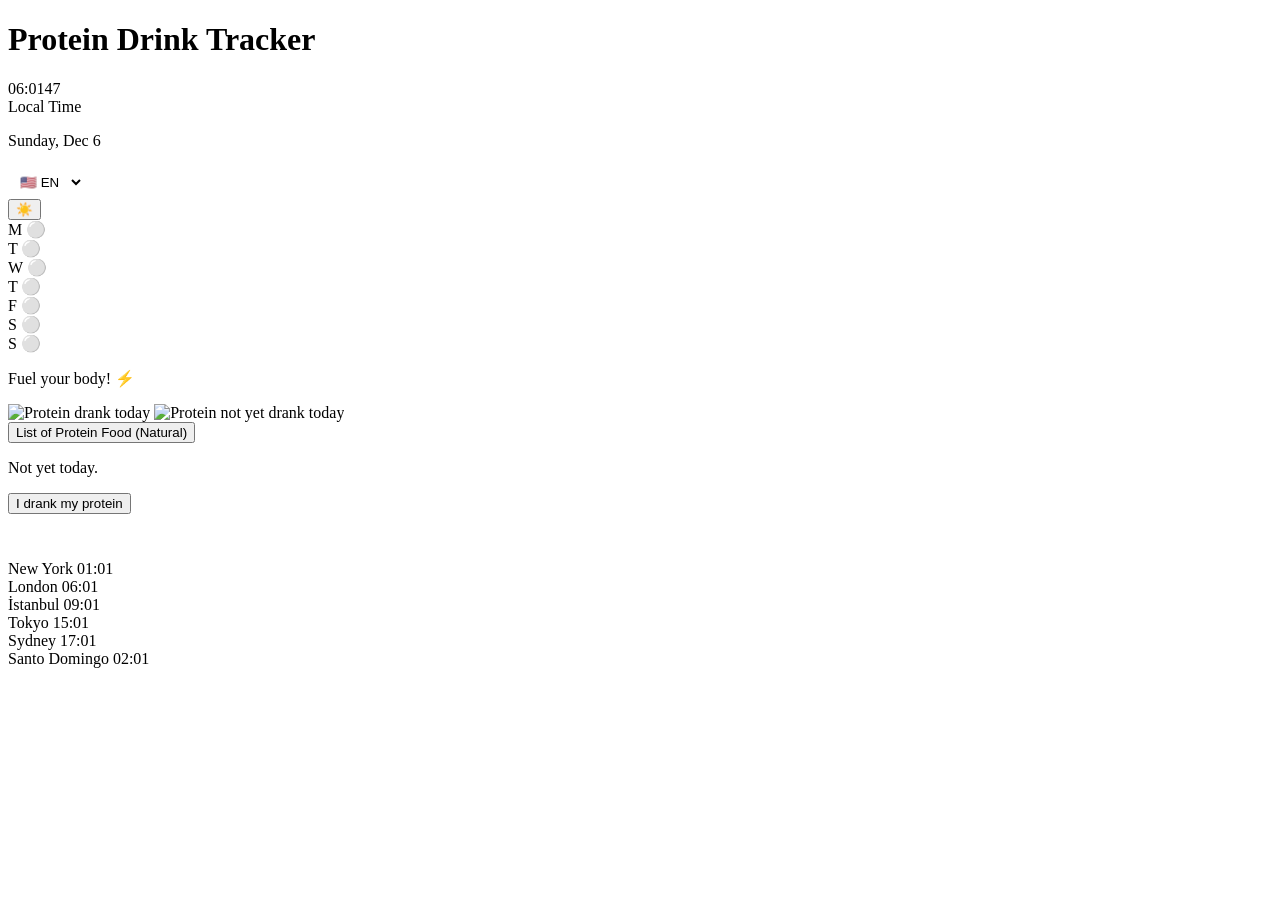
==== index.html @ 481cb635 "Merge pull request #25 from jeremy511/features Add language selection and translations for protein f" ====
<!DOCTYPE html>
<html lang="en">

<head>
  <meta charset="UTF-8">
  <meta name="viewport" content="width=device-width, initial-scale=1.0">
  <meta name="theme-color" content="#1a1a2e">
  <title>Protein Drink Tracker</title>

  <link rel="icon" href="icons/icon2.svg" type="image/svg+xml">
  <link rel="stylesheet" href="styles.css">
  <link rel="manifest" href="manifest.json">

  <script src="translations.js"></script>

  <script>
    (function () {
      const saved = localStorage.getItem('proteinTheme');
      const theme = saved || (window.matchMedia('(prefers-color-scheme: light)').matches ? 'light' : 'dark');
      document.documentElement.setAttribute('data-theme', theme);
    })();
  </script>
</head>

<body>
  <header class="app-header">
    <div class="header-left">
      <h1 class="logo-text">Protein Drink Tracker</h1>
    </div>

    <div class="header-center">
      <div id="main-clock" class="navbar-clock" aria-label="Current Local Time" aria-live="polite" aria-atomic="true">
        <span class="clock-time" id="clock-time">--:--</span><span class="clock-seconds" id="clock-seconds">--</span>
      </div>
      <div id="main-clock-label" class="navbar-location"></div>
    </div>
    <p id="date-text" class="date-text" aria-live="polite"></p>
    <div class="header-right">
      <div class="language-picker" style="margin-right: 1rem;">
        <select id="lang-select" aria-label="Select Language"
          style="background-color: var(--bg-secondary); color: var(--text-primary); border: 1px solid var(--border-color); padding: 0.5rem; border-radius: 4px; cursor: pointer;">
          <option value="en" style="background-color: #16213e; color: rgb(224, 210, 210);">🇺🇸 EN</option>
          <option value="fr" style="background-color: #16213e; color: rgb(229, 216, 216);">🇫🇷 FR</option>
          <option value="nl" style="background-color: #16213e; color: rgb(212, 190, 190);">🇳🇱 NL</option>
          <option value="tr" style="background-color: #16213e; color: rgb(200, 180, 180);">🇹🇷 TR</option>
          <option value="ar" style="background-color: #16213e; color: rgb(210, 190, 190);">🇸🇦 AR</option>
          <option value="es" style="background-color: #16213e; color: rgb(210, 190, 190);">🇪🇸 ES</option>
        </select>
      </div>
      <button id="theme-toggle" class="theme-toggle" aria-label="Toggle Dark/Light Mode" title="Toggle Theme">
        🌙
      </button>
    </div>
  </header>

  <div class="main-content">

    <div id="history-log" class="history-log" aria-label="7-day history log">
      <!-- Populated by JS -->
    </div>

    <p id="motivational-quote" class="motivational-quote" aria-live="polite"></p>

    <div class="graphic-container" aria-hidden="true">
      <img id="arm-flexed" class="graphic-img hidden" src="images/drank.png" alt="Protein drank today" />
      <img id="arm-weak" class="graphic-img" src="images/not-drank.png" alt="Protein not yet drank today" />
    </div>

    <button id="protein-food-list-btn" onclick="window.location.href='protein-food.html'" class="secondary-btn">
      List of Protein Food (Natural)
    </button>

    <div class="status-area">
      <p id="status-text" class="status"></p>
      <p id="streak-text" class="streak-text" aria-live="polite"></p>
    </div>



    <button type="button" id="toggle-btn" class="toggle-btn" aria-pressed="false">
      I drank my protein
    </button>

    <p id="last-time" class="last-time" style="font-size: 0.9rem; color: var(--text-muted); min-height: 1.2em;"></p>

    <div id="world-clocks" class="world-clocks footer-clocks" aria-label="World Times">
      <!-- Populated by JS -->
    </div>
  </div>
  <script src="app.js"></script>
</body>

</html>
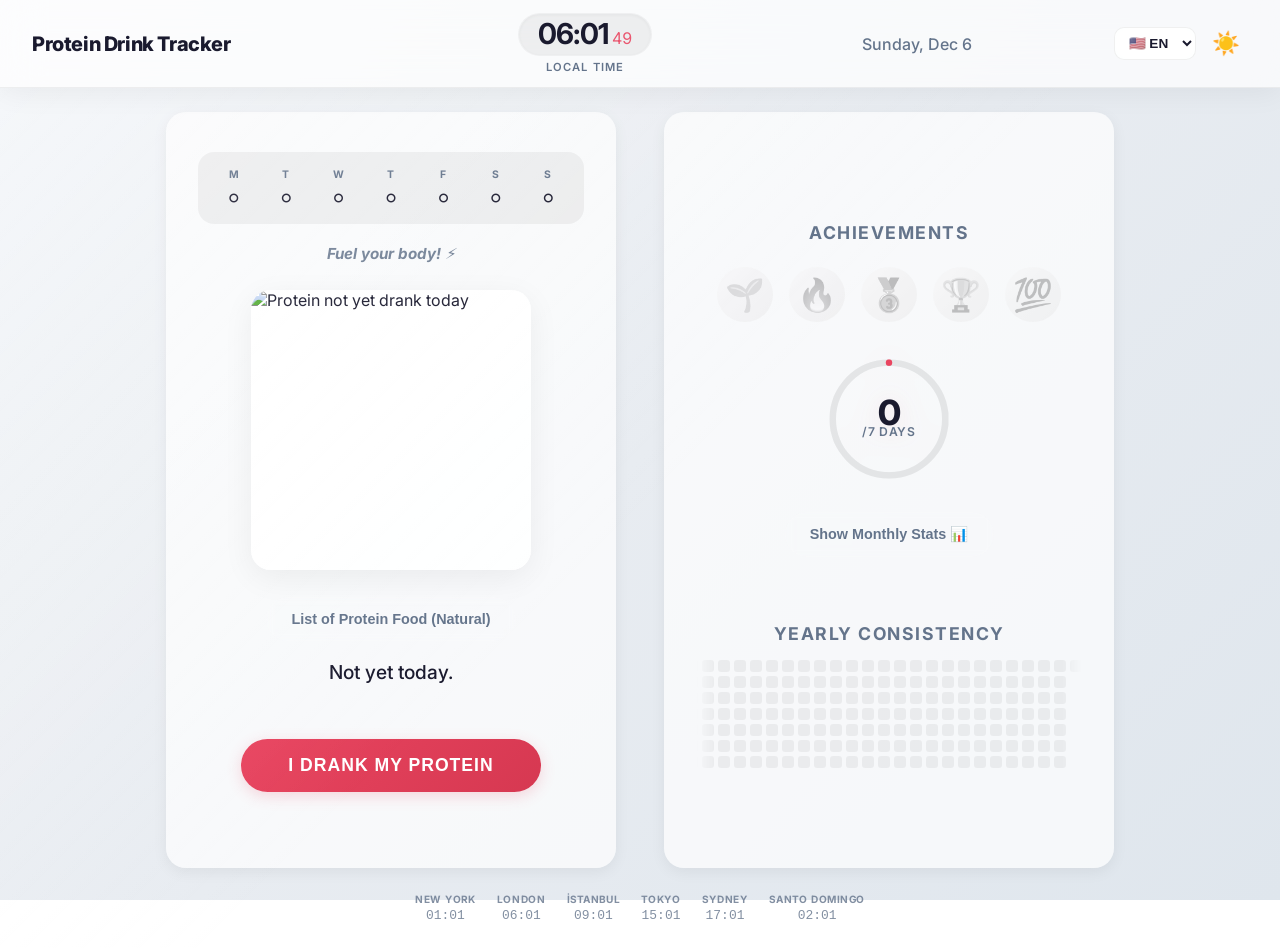
==== commit 26534806: "Merge pull request #27 from iamsukhe/feature/add-achievements-and-food-filters Feature: Added achiev" ====
--- a/index.html
+++ b/index.html
@@ -8,6 +8,9 @@
   <title>Protein Drink Tracker</title>
 
   <link rel="icon" href="icons/icon2.svg" type="image/svg+xml">
+  <link rel="preconnect" href="https://fonts.googleapis.com">
+  <link rel="preconnect" href="https://fonts.gstatic.com" crossorigin>
+  <link href="https://fonts.googleapis.com/css2?family=Inter:wght@400;600;700;800&display=swap" rel="stylesheet">
   <link rel="stylesheet" href="styles.css">
   <link rel="manifest" href="manifest.json">
 
@@ -36,57 +39,98 @@
     </div>
     <p id="date-text" class="date-text" aria-live="polite"></p>
     <div class="header-right">
-      <div class="language-picker" style="margin-right: 1rem;">
-        <select id="lang-select" aria-label="Select Language"
-          style="background-color: var(--bg-secondary); color: var(--text-primary); border: 1px solid var(--border-color); padding: 0.5rem; border-radius: 4px; cursor: pointer;">
-          <option value="en" style="background-color: #16213e; color: rgb(224, 210, 210);">🇺🇸 EN</option>
-          <option value="fr" style="background-color: #16213e; color: rgb(229, 216, 216);">🇫🇷 FR</option>
-          <option value="nl" style="background-color: #16213e; color: rgb(212, 190, 190);">🇳🇱 NL</option>
-          <option value="tr" style="background-color: #16213e; color: rgb(200, 180, 180);">🇹🇷 TR</option>
-          <option value="ar" style="background-color: #16213e; color: rgb(210, 190, 190);">🇸🇦 AR</option>
-          <option value="es" style="background-color: #16213e; color: rgb(210, 190, 190);">🇪🇸 ES</option>
-        </select>
-      </div>
+      <select id="lang-select" class="lang-select" aria-label="Select Language">
+        <option value="en">🇺🇸 EN</option>
+        <option value="fr">🇫🇷 FR</option>
+        <option value="nl">🇳🇱 NL</option>
+        <option value="tr">🇹🇷 TR</option>
+        <option value="ar">🇸🇦 AR</option>
+        <option value="es">🇪🇸 ES</option>
+      </select>
       <button id="theme-toggle" class="theme-toggle" aria-label="Toggle Dark/Light Mode" title="Toggle Theme">
         🌙
       </button>
     </div>
   </header>
 
-  <div class="main-content">
+<div class="main-content">
 
-    <div id="history-log" class="history-log" aria-label="7-day history log">
-      <!-- Populated by JS -->
+    <canvas id="confetti-canvas" aria-hidden="true"></canvas> 
+    
+  <div class="content-wrapper">
+      
+      <div class="tracker-core">
+        <div id="history-log" class="history-log" aria-label="7-day history log"></div>
+
+        <p id="motivational-quote" class="motivational-quote" aria-live="polite"></p>
+
+        <div class="graphic-container" aria-hidden="true">
+          <img id="arm-flexed" class="graphic-img hidden" src="images/drank.png" alt="Protein drank today" />
+          <img id="arm-weak" class="graphic-img" src="images/not-drank.png" alt="Protein not yet drank today" />
+        </div>
+
+        <button id="protein-food-list-btn" onclick="window.location.href='protein-food.html'" class="secondary-btn">
+          List of Protein Food (Natural)
+        </button>
+
+        <div class="status-area">
+          <p id="status-text" class="status"></p>
+          <p id="streak-text" class="streak-text" aria-live="polite"></p>
+        </div>
+
+        <button type="button" id="toggle-btn" class="toggle-btn" aria-pressed="false">
+          I drank my protein
+        </button>
+
+        <p id="last-time" class="last-time" style="font-size: 0.9rem; color: var(--text-muted); min-height: 1.2em;"></p>
+      </div>
+
+      <div class="dashboard-container">
+        
+        <div class="badges-section" aria-label="Achievements">
+          <h3 class="section-title" id="achievements-title">Achievements</h3>
+          <div id="badges-container" class="badges-container"></div>
+        </div>
+
+        <div class="hero-section">
+        <div class="progress-ring-wrapper">
+          <svg class="progress-ring" viewBox="0 0 120 120" aria-label="Weekly progress">
+            <circle class="progress-ring__bg" cx="60" cy="60" r="52" />
+            <circle class="progress-ring__fill" cx="60" cy="60" r="52" id="progress-ring-fill" />
+            <text x="60" y="54" class="progress-ring__count" id="progress-ring-count" text-anchor="middle" dominant-baseline="central">0</text>
+            <text x="60" y="72" class="progress-ring__label" id="progress-ring-label" text-anchor="middle" dominant-baseline="central">/7 days</text>
+          </svg>
+        </div>  
+      </div>
+
+    <div id="streak-badge" class="streak-badge hidden" aria-live="polite">
+      <span class="streak-badge__icon" id="streak-badge-icon"></span>
+      <span class="streak-badge__text" id="streak-badge-text"></span>
     </div>
 
-    <p id="motivational-quote" class="motivational-quote" aria-live="polite"></p>
+        <button id="toggle-stats-btn" class="secondary-btn" aria-expanded="false">
+          Show Monthly Stats 📊
+        </button>
+        
+        <div id="monthly-stats-section" class="collapsible-section hidden" aria-hidden="true">
+          <p id="monthly-stats-text" class="stats-text">Loading stats...</p>
+          <div class="progress-bar-container">
+            <div id="monthly-progress-fill" class="progress-fill"></div>
+          </div>
+        </div>
 
-    <div class="graphic-container" aria-hidden="true">
-      <img id="arm-flexed" class="graphic-img hidden" src="images/drank.png" alt="Protein drank today" />
-      <img id="arm-weak" class="graphic-img" src="images/not-drank.png" alt="Protein not yet drank today" />
-    </div>
+        <div class="heatmap-section">
+          <h3 class="section-title" id="heatmap-title">Yearly Consistency</h3>
+          <div class="heatmap-scroll-wrapper">
+            <div id="heatmap-grid" class="heatmap-grid"></div>
+          </div>
+        </div>
 
-    <button id="protein-food-list-btn" onclick="window.location.href='protein-food.html'" class="secondary-btn">
-      List of Protein Food (Natural)
-    </button>
-
-    <div class="status-area">
-      <p id="status-text" class="status"></p>
-      <p id="streak-text" class="streak-text" aria-live="polite"></p>
-    </div>
-
-
-
-    <button type="button" id="toggle-btn" class="toggle-btn" aria-pressed="false">
-      I drank my protein
-    </button>
-
-    <p id="last-time" class="last-time" style="font-size: 0.9rem; color: var(--text-muted); min-height: 1.2em;"></p>
-
-    <div id="world-clocks" class="world-clocks footer-clocks" aria-label="World Times">
-      <!-- Populated by JS -->
-    </div>
-  </div>
+      </div>
+  </div> 
+  <div id="world-clocks" class="world-clocks footer-clocks" aria-label="World Times"></div>
+</div>
+  
   <script src="app.js"></script>
 </body>
 
--- a/styles.css
+++ b/styles.css
@@ -0,0 +1,833 @@
+/* Variables & Reset */
+:root {
+  /* Dark Theme (Default) */
+  --bg-gradient: linear-gradient(135deg, #0f0c29 0%, #1a1a2e 40%, #16213e 70%, #0f3460 100%);
+  --text-main: #f0f0f0;
+  --text-muted: rgba(255, 255, 255, 0.6);
+  --glass-bg: rgba(255, 255, 255, 0.04);
+  --glass-border: rgba(255, 255, 255, 0.08);
+  --card-bg: rgba(255, 255, 255, 0.06);
+  --accent-color: #e94560;
+  --accent-secondary: #c73e54;
+  --accent-glow: rgba(233, 69, 96, 0.25);
+  --success-color: #2ecc71;
+  --success-secondary: #27ae60;
+  --success-glow: rgba(46, 204, 113, 0.25);
+  --shadow-color: rgba(0, 0, 0, 0.3);
+  --toggle-shadow: rgba(233, 69, 96, 0.4);
+  --toggle-shadow-hover: rgba(233, 69, 96, 0.5);
+  --ring-track: rgba(255, 255, 255, 0.08);
+  --ring-fill: var(--accent-color);
+  --ring-text: var(--text-main);
+
+  /* Animation timings */
+  --transition-speed: 0.3s;
+}
+
+[data-theme="light"] {
+  /* Light Theme Overrides */
+  --bg-gradient: linear-gradient(135deg, #f5f7fa 0%, #e8ecf1 50%, #dfe6ed 100%);
+  --text-main: #1a1a2e;
+  --text-muted: #64748b;
+  --glass-bg: rgba(255, 255, 255, 0.7);
+  --glass-border: rgba(0, 0, 0, 0.06);
+  --card-bg: rgba(255, 255, 255, 0.8);
+  --accent-color: #e94560;
+  --accent-secondary: #d63851;
+  --accent-glow: rgba(233, 69, 96, 0.12);
+  --success-color: #2ecc71;
+  --success-secondary: #27ae60;
+  --success-glow: rgba(46, 204, 113, 0.15);
+  --shadow-color: rgba(0, 0, 0, 0.06);
+  --toggle-shadow: rgba(233, 69, 96, 0.2);
+  --toggle-shadow-hover: rgba(233, 69, 96, 0.3);
+  --ring-track: rgba(0, 0, 0, 0.08);
+  --ring-fill: var(--accent-color);
+  --ring-text: var(--text-main);
+}
+
+*,
+*::before,
+*::after {
+  box-sizing: border-box;
+}
+
+/* App Container */
+body {
+  margin: 0;
+  min-height: 100vh;
+  font-family: 'Inter', 'Segoe UI', Roboto, system-ui, sans-serif;
+  background: var(--bg-gradient);
+  background-attachment: fixed;
+  color: var(--text-main);
+  transition: background 0.5s ease, color 0.5s ease;
+  -webkit-tap-highlight-color: transparent;
+  display: flex;
+  flex-direction: column;
+  overflow-x: hidden;
+  overflow-y: auto;
+}
+
+/* Header / Navbar */
+.app-header {
+  position: sticky;
+  top: 0;
+  z-index: 100;
+  display: flex;
+  align-items: center;
+  justify-content: space-between;
+  padding: 0.8rem 2rem;
+  background: var(--glass-bg);
+  -webkit-backdrop-filter: blur(20px);
+  backdrop-filter: blur(20px);
+  border-bottom: 1px solid var(--glass-border);
+  box-shadow: 0 4px 30px var(--shadow-color);
+}
+
+.header-left,
+.header-right {
+  flex: 1;
+  display: flex;
+  align-items: center;
+}
+
+.header-right {
+  justify-content: flex-end;
+}
+
+.header-center {
+  flex: 2;
+  display: flex;
+  flex-direction: column;
+  align-items: center;
+  text-align: center;
+}
+
+.logo-text {
+  font-size: 1.25rem;
+  font-weight: 800;
+  margin: 0;
+  letter-spacing: -0.02em;
+  white-space: nowrap;
+}
+
+/* Navbar Clock */
+.navbar-clock {
+  display: flex;
+  align-items: baseline;
+  gap: 4px;
+  padding: 0.4rem 1.2rem;
+  background: rgba(0, 0, 0, 0.05);
+  border-radius: 999px;
+  box-shadow: inset 0 1px 4px rgba(0, 0, 0, 0.05);
+  border: 1px solid rgba(255, 255, 255, 0.1);
+  transition: all 0.3s ease;
+}
+
+[data-theme="dark"] .navbar-clock {
+  background: rgba(255, 255, 255, 0.05);
+  box-shadow: inset 0 1px 4px rgba(0, 0, 0, 0.2);
+  border: 1px solid rgba(255, 255, 255, 0.05);
+  text-shadow: 0 0 10px rgba(233, 69, 96, 0.3);
+}
+
+.clock-time {
+  font-size: 1.8rem;
+  font-weight: 700;
+  letter-spacing: -1px;
+  line-height: 1;
+}
+
+.clock-seconds {
+  font-size: 1rem;
+  font-weight: 400;
+  color: var(--accent-color);
+  opacity: 0.9;
+  font-variant-numeric: tabular-nums;
+}
+
+.navbar-location {
+  font-size: 0.7rem;
+  font-weight: 600;
+  text-transform: uppercase;
+  color: var(--text-muted);
+  letter-spacing: 0.1em;
+  margin-top: 4px;
+}
+
+/* Confetti Canvas */
+#confetti-canvas {
+  position: fixed;
+  top: 0;
+  left: 0;
+  width: 100%;
+  height: 100%;
+  pointer-events: none;
+  z-index: 9999;
+}
+
+/* Hero Section */
+.hero-section {
+  display: flex;
+  flex-direction: column;
+  align-items: center;
+  gap: 1.2rem;
+  width: 100%;
+}
+
+/* Progress Ring */
+.progress-ring-wrapper {
+  position: relative;
+}
+
+.progress-ring {
+  width: 130px;
+  height: 130px;
+  transform: rotate(-90deg);
+  filter: drop-shadow(0 0 12px var(--accent-glow));
+  transition: filter 0.4s ease;
+}
+
+.progress-ring.complete {
+  filter: drop-shadow(0 0 20px var(--success-glow));
+}
+
+.progress-ring__bg {
+  fill: none;
+  stroke: var(--ring-track);
+  stroke-width: 6;
+}
+
+.progress-ring__fill {
+  fill: none;
+  stroke: var(--ring-fill);
+  stroke-width: 6;
+  stroke-linecap: round;
+  stroke-dasharray: 326.73;
+  stroke-dashoffset: 326.73;
+  transition: stroke-dashoffset 1s cubic-bezier(0.4, 0, 0.2, 1), stroke 0.4s ease;
+}
+
+.progress-ring.complete .progress-ring__fill {
+  stroke: var(--success-color);
+}
+
+.progress-ring__count {
+  fill: var(--ring-text);
+  font-size: 2rem;
+  font-weight: 800;
+  transform: rotate(90deg);
+  transform-origin: 60px 60px;
+}
+
+.progress-ring__label {
+  fill: var(--text-muted);
+  font-size: 0.7rem;
+  font-weight: 600;
+  text-transform: uppercase;
+  letter-spacing: 0.05em;
+  transform: rotate(90deg);
+  transform-origin: 60px 60px;
+}
+
+/* Streak Badge */
+.streak-badge {
+  display: inline-flex;
+  align-items: center;
+  gap: 0.5rem;
+  padding: 0.5rem 1.2rem;
+  border-radius: 999px;
+  background: var(--card-bg);
+  border: 1px solid var(--glass-border);
+  backdrop-filter: blur(10px);
+  animation: badgePop 0.5s cubic-bezier(0.34, 1.56, 0.64, 1);
+  box-shadow: 0 4px 20px var(--shadow-color);
+}
+
+.streak-badge.hidden {
+  display: none;
+}
+
+.streak-badge__icon {
+  font-size: 1.2rem;
+}
+
+.streak-badge__text {
+  font-size: 0.85rem;
+  font-weight: 700;
+  color: var(--text-main);
+  letter-spacing: 0.02em;
+}
+
+.streak-badge.milestone-7 { border-color: #f39c12; box-shadow: 0 0 20px rgba(243, 156, 18, 0.2); }
+.streak-badge.milestone-14 { border-color: #9b59b6; box-shadow: 0 0 20px rgba(155, 89, 182, 0.2); }
+.streak-badge.milestone-30 { border-color: #e94560; box-shadow: 0 0 20px rgba(233, 69, 96, 0.2); }
+.streak-badge.milestone-100 { border-color: #f1c40f; box-shadow: 0 0 25px rgba(241, 196, 15, 0.3); }
+
+/* Language Selector */ 
+.lang-select {
+  background: var(--card-bg);
+  color: var(--text-main);
+  border: 1px solid var(--glass-border);
+  padding: 0.45rem 0.6rem;
+  border-radius: 10px;
+  cursor: pointer;
+  font-size: 0.85rem;
+  font-weight: 600;
+  margin-right: 0.5rem;
+  backdrop-filter: blur(10px);
+  transition: all 0.2s ease;
+  outline: none;
+}
+
+.lang-select:hover,
+.lang-select:focus {
+  border-color: var(--accent-color);
+  box-shadow: 0 0 12px var(--accent-glow);
+}
+
+/* Default (Dark Theme) */
+.lang-select option {
+  background-color: #16213e; /* Solid dark color matching your gradient */
+  color: var(--text-main);
+}
+
+/* Light Theme Override */
+[data-theme="light"] .lang-select option {
+  background-color: #ffffff; /* Solid white for light mode */
+  color: var(--text-main);
+}
+
+/* Theme Toggle (Moved to header) */
+.theme-toggle {
+  position: static;
+  /* removed absolute */
+  background: transparent;
+  border: none;
+  font-size: 1.4rem;
+  cursor: pointer;
+  padding: 0.5rem;
+  border-radius: 50%;
+  color: var(--text-main);
+  transition: transform 0.2s ease, background 0.2s;
+  display: flex;
+  align-items: center;
+  justify-content: center;
+}
+
+.theme-toggle:hover {
+  background: rgba(125, 125, 125, 0.1);
+  transform: rotate(15deg);
+}
+
+/* Main Content Area */
+.main-content {
+  flex: 1 0 auto;
+  display: flex;
+  flex-direction: column;
+  align-items: center;
+  justify-content: center; /* Pushes to vertical center */
+  padding: 1.5rem; 
+  padding-bottom: 5rem; /* Room for the absolute footer clock */
+  position: relative; /* Needed for absolute positioning of footer */
+  width: 100%;
+  animation: fadeIn 0.8s ease-out;
+}
+
+/* The wrapper holding both Left & Right columns */
+.content-wrapper {
+  display: flex;
+  flex-direction: column; /* Stacked by default for mobile */
+  align-items: center;
+  justify-content: center;
+  gap: 2.5rem; /* Space between the two main cards */
+  width: 100%;
+  max-width: 1200px;
+  margin: auto; /* Forces absolute centering in the flex parent */
+}
+
+/* Left Column: Core Tracking */
+.tracker-core {
+  display: flex;
+  flex-direction: column;
+  align-items: center;
+  justify-content: center;
+  width: 100%;
+  max-width: 500px; 
+  background: var(--glass-bg); 
+  padding: 2.5rem 2rem; 
+  border-radius: 20px;
+  box-shadow: 0 4px 15px var(--shadow-color);
+  gap: 1.2rem; 
+}
+
+/* Right Column: Dashboard Stats */
+.dashboard-container {
+  width: 100%;
+  max-width: 500px; 
+  display: flex;
+  flex-direction: column;
+  align-items: center;
+  justify-content: center; /* Centers dashboard content vertically */
+  gap: 1.5rem;
+  background: var(--glass-bg);
+  padding: 2.5rem 2rem; 
+  border-radius: 20px;
+  box-shadow: 0 4px 15px var(--shadow-color);
+}
+
+/* Elements inside the Tracker */
+.date-text {
+  font-size: 1rem;
+  color: var(--text-muted);
+  font-weight: 500;
+  text-align: center;
+  margin: 0;
+}
+
+.graphic-container {
+  position: relative;
+  width: min(280px, 75vw);
+  /* Responsive width */
+  height: min(280px, 75vw);
+  flex-shrink: 0;
+  border-radius: 20px;
+  overflow: hidden;
+  background: var(--card-bg);
+  box-shadow: 0 8px 32px var(--shadow-color);
+  transition: transform 0.3s ease;
+  margin: 0.5rem 0; 
+}
+
+.graphic-container:hover {
+  transform: translateY(-5px);
+}
+
+.graphic-img {
+  position: absolute;
+  inset: 0;
+  width: 100%;
+  height: 100%;
+  object-fit: cover;
+  transition: opacity 0.4s ease, transform 0.4s ease;
+  background: var(--card-bg);
+}
+
+.graphic-img.hidden {
+  opacity: 0;
+  transform: scale(0.95);
+  pointer-events: none;
+}
+
+.status-area {
+  text-align: center;
+  display: flex;
+  flex-direction: column;
+  gap: 0.3rem;
+  min-height: 60px;
+}
+
+.status {
+  margin: 0;
+  font-size: 1.2rem;
+  font-weight: 500;
+}
+
+.streak-text {
+  margin: 0;
+  font-size: 1.1rem;
+  font-weight: 700;
+  color: var(--success-color);
+  animation: pulse 2s infinite;
+}
+
+/* History Log */
+.history-log {
+  display: flex;
+  justify-content: center;
+  gap: 0.8rem;
+  background: rgba(0, 0, 0, 0.1); 
+  padding: 1rem;
+  border-radius: 16px;
+  width: 100%;
+}
+
+[data-theme="light"] .history-log {
+  background: rgba(0, 0, 0, 0.05);
+}
+
+.history-day {
+  display: flex;
+  flex-direction: column;
+  align-items: center;
+  gap: 0.5rem;
+  flex: 1;
+}
+
+.day-label {
+  font-size: 0.65rem;
+  font-weight: 700;
+  color: var(--text-muted);
+  text-transform: uppercase;
+  letter-spacing: 0.05em;
+}
+
+.day-status {
+  font-size: 1.2rem;
+  line-height: 1;
+}
+
+/* Motivational Quote */
+.motivational-quote {
+  font-size: 0.95rem;
+  font-weight: bold;
+  color: var(--text-muted);
+  text-align: center;
+  margin: 0;
+  font-style: italic;
+  opacity: 0.9;
+}
+
+/* Toggle Button */
+.toggle-btn {
+  padding: 1rem 2.5rem;
+  font-size: 1.1rem;
+  font-weight: 700;
+  border: none;
+  border-radius: 50px;
+  cursor: pointer;
+  background: linear-gradient(135deg, var(--accent-color) 0%, var(--accent-secondary) 100%);
+  color: white;
+  box-shadow: 0 4px 15px var(--toggle-shadow);
+  transition: all 0.2s cubic-bezier(0.4, 0, 0.2, 1);
+  text-transform: uppercase;
+  letter-spacing: 1px;
+  width: 100%; 
+  max-width: 300px; 
+}
+
+.toggle-btn:hover {
+  transform: translateY(-2px) scale(1.02);
+  box-shadow: 0 6px 20px var(--toggle-shadow-hover);
+}
+
+.toggle-btn:active {
+  transform: translateY(1px) scale(0.98);
+}
+
+.toggle-btn[aria-pressed="true"] {
+  background: linear-gradient(135deg, var(--success-color) 0%, var(--success-secondary) 100%);
+  box-shadow: 0 4px 15px rgba(46, 204, 113, 0.3);
+}
+
+.secondary-btn {
+  padding: 0.8rem 1.5rem;
+  font-size: 0.9rem;
+  font-weight: 600;
+  background: rgba(255, 255, 255, 0.05);
+  border: 1px solid rgba(255, 255, 255, 0.1);
+  border-radius: 50px;
+  color: var(--text-muted);
+  cursor: pointer;
+  transition: all 0.3s ease;
+  backdrop-filter: blur(5px);
+}
+
+.secondary-btn:hover {
+  background: rgba(255, 255, 255, 0.15);
+  color: var(--text-main);
+  transform: translateY(-2px);
+  border-color: rgba(255, 255, 255, 0.2);
+}
+
+.last-time {
+  margin: 0;
+}
+
+/* Footer Clocks - Pin to the bottom center */
+.footer-clocks {
+  position: absolute;
+  bottom: 1.5rem; 
+  left: 50%;
+  transform: translateX(-50%) scale(0.9); 
+  margin: 0;
+  width: 100%;
+  opacity: 0.8;
+}
+
+.world-clocks {
+  display: flex;
+  gap: 1.5rem;
+  flex-wrap: wrap;
+  justify-content: center;
+  margin-top: 0.5rem;
+  font-size: 0.85rem;
+  color: var(--text-muted);
+}
+
+.world-clock-item {
+  display: flex;
+  flex-direction: column;
+  align-items: center;
+  gap: 0.2rem;
+}
+
+.city-name {
+  font-weight: 700;
+  text-transform: uppercase;
+  font-size: 0.7rem;
+  letter-spacing: 0.05em;
+}
+
+.city-time {
+  font-family: monospace;
+  font-size: 0.9rem;
+}
+
+/* --- Badges & Gamification --- */
+.section-title {
+  font-size: 1.1rem;
+  color: var(--text-muted);
+  margin-bottom: 0.5rem;
+  text-align: center;
+  text-transform: uppercase;
+  letter-spacing: 1.5px;
+  position: relative;
+  overflow: hidden;
+}
+
+.toggle-btn::after {
+  content: '';
+  position: absolute;
+  inset: 0;
+  background: linear-gradient(135deg, rgba(255,255,255,0.15) 0%, transparent 50%);
+  pointer-events: none;
+}
+
+.badges-container {
+  display: flex;
+  justify-content: center;
+  gap: 1rem;
+  margin-top: 1.5rem;
+  margin-bottom: 0.5rem;
+  flex-wrap: wrap;
+}
+
+.badge {
+  font-size: 2rem;
+  padding: 0.5rem;
+  border-radius: 50%;
+  background: var(--bg-gradient);
+  transition: all 0.3s ease;
+  filter: grayscale(100%) opacity(0.4); 
+}
+
+.badge.unlocked {
+  filter: grayscale(0%) opacity(1);
+  transform: scale(1.1);
+  box-shadow: 0 4px 10px rgba(0, 0, 0, 0.2);
+}
+
+/* --- Monthly Stats Toggle --- */
+.collapsible-section {
+  width: 100%;
+  max-height: 200px;
+  overflow: hidden;
+  transition: max-height 0.4s ease, opacity 0.4s ease;
+  opacity: 1;
+}
+
+.collapsible-section.hidden {
+  max-height: 0;
+  opacity: 0;
+  pointer-events: none;
+}
+
+.stats-text {
+  text-align: center;
+  font-weight: bold;
+  margin-bottom: 0.8rem;
+}
+
+.progress-bar-container {
+  background: rgba(0,0,0,0.2);
+  border-radius: 10px;
+  height: 14px;
+  width: 100%;
+  overflow: hidden;
+  box-shadow: inset 0 2px 5px rgba(0,0,0,0.2);
+}
+
+[data-theme="light"] .progress-bar-container {
+  background: #e0e0e0;
+}
+
+.progress-fill {
+  background: linear-gradient(90deg, #2ecc71, #27ae60);
+  height: 100%;
+  width: 0%;
+  transition: width 0.8s ease-in-out;
+}
+
+/* --- GitHub-Style Heatmap --- */
+.heatmap-section {
+  width: 100%;
+  margin: 0; 
+}
+
+.heatmap-scroll-wrapper {
+  width: 100%;
+  overflow-x: auto;
+  padding: 0.5rem 0;
+  scroll-behavior: smooth;
+  
+  -ms-overflow-style: none;  
+  scrollbar-width: none;  
+  
+  -webkit-mask-image: linear-gradient(to right, transparent, black 5%, black 95%, transparent);
+  mask-image: linear-gradient(to right, transparent, black 5%, black 95%, transparent);
+}
+
+.heatmap-scroll-wrapper::-webkit-scrollbar {
+  display: none;
+}
+
+.heatmap-grid {
+  display: grid;
+  grid-template-rows: repeat(7, 1fr);
+  grid-auto-flow: column;
+  gap: 4px;
+  padding: 0 15px; 
+}
+
+.heatmap-cell {
+  width: 12px;
+  height: 12px;
+  border-radius: 3px;
+  background-color: rgba(255,255,255,0.05);
+  transition: background-color 0.2s ease;
+}
+
+[data-theme="light"] .heatmap-cell {
+  background-color: rgba(0,0,0,0.05);
+}
+
+.heatmap-cell.active {
+  background-color: var(--success-color);
+}
+
+/* Desktop Media Query (Laptops/Desktops) */
+@media (min-width: 900px) {
+  .content-wrapper {
+    flex-direction: row; 
+    align-items: stretch; /* Makes both cards the exact same height */
+    justify-content: center;
+    gap: 3rem; 
+  }
+
+  .tracker-core, .dashboard-container {
+    flex: 1; 
+    max-width: 450px;  
+  }
+
+  .graphic-container {
+    width: min(280px, 100%);
+  }
+}
+
+/* MOBILE RESPONSIVE TWEAKS */
+@media (max-width: 600px) {
+  .app-header {
+    padding: 0.8rem 1rem;
+    flex-wrap: wrap;
+    gap: 0.5rem;
+  }
+
+  .logo-text {
+    font-size: 1rem;
+  }
+  .navbar-clock {
+    font-size: 1.25rem;
+  }
+
+  .header-left {
+    flex: 0 0 auto;
+    margin-right: auto;
+  }
+
+  .header-center {
+    flex: 1 0 100%;
+    /* force to new row on very small screens? or keep inline */
+    order: 3;
+    /* if we want to move clock to bottom of header */
+    padding-top: 0.5rem;
+    border-top: 1px solid rgba(127, 127, 127, 0.1);
+    margin-top: 0.5rem;
+  }
+
+  .main-content {
+    padding: 1.5rem 1rem;
+    padding-bottom: 5rem;
+  }
+
+  .tracker-core, .dashboard-container {
+    padding: 1.5rem; 
+  } 
+  
+  .footer-clocks {
+    position: static;
+    transform: none; /* remove the translateX(-50%) */
+    margin-top: 2rem; /* Add some space above it instead */
+  }
+ 
+  .main-content {
+    padding-bottom: 2rem; 
+  }
+}
+
+/* Animations & Prefs */
+@keyframes fadeIn {
+  from { opacity: 0; transform: translateY(20px); }
+  to { opacity: 1; transform: translateY(0); }
+}
+
+@keyframes pulse {
+  0% { opacity: 1; }
+  50% { opacity: 0.7; }
+  100% { opacity: 1; }
+}
+
+/* Respect user reduced-motion preferences */
+@media (prefers-reduced-motion: reduce) {
+
+  *,
+  *::before,
+  *::after {
+    animation: none !important;
+    transition: none !important;
+    scroll-behavior: auto !important;
+  }
+}
+
+/* Notification Alert Animations */
+@keyframes slideIn {
+  from {
+    transform: translateX(400px);
+    opacity: 0;
+  }
+  to {
+    transform: translateX(0);
+    opacity: 1;
+  }
+}
+
+@keyframes slideOut {
+  from {
+    transform: translateX(0);
+    opacity: 1;
+  }
+  to {
+    transform: translateX(400px);
+    opacity: 0;
+  }
+}
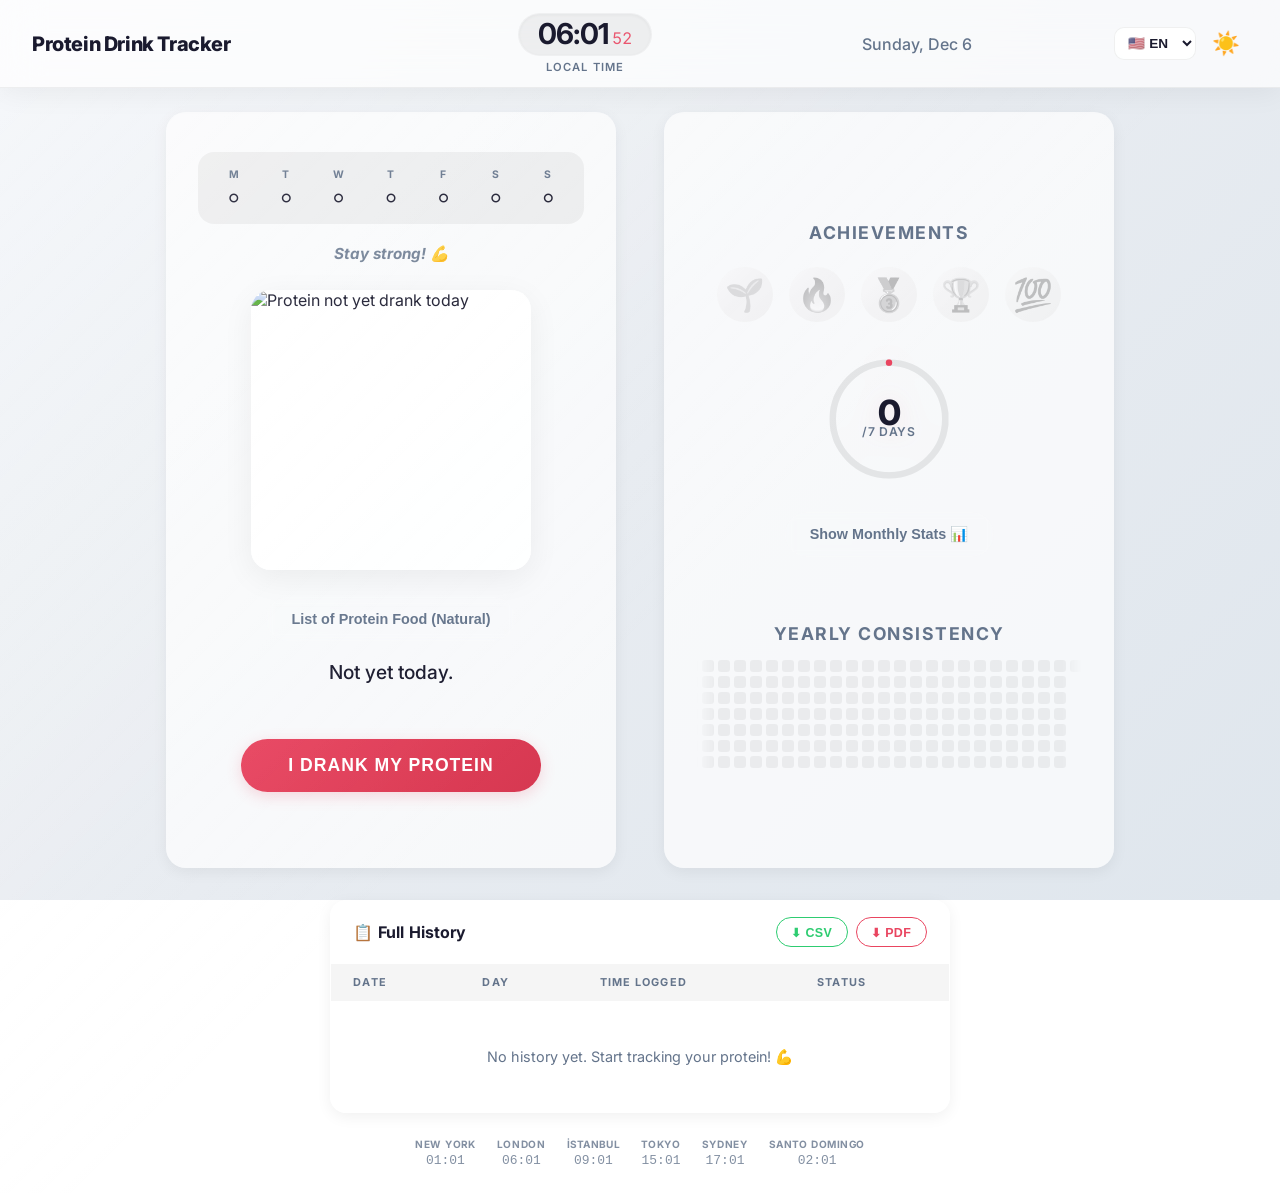
==== commit bb131ca1: "Resolved merge conflicts and minor UI fixes." ====
--- a/index.html
+++ b/index.html
@@ -129,9 +129,37 @@
       </div>
   </div> 
   <div id="world-clocks" class="world-clocks footer-clocks" aria-label="World Times"></div>
+
+  <!-- ── HISTORY TABLE SECTION ── -->
+  <div class="history-table-section">
+    <div class="history-table-header">
+      <h2 class="history-table-title">📋 Full History</h2>
+      <div class="export-btns">
+        <button class="export-btn export-csv" id="export-csv-btn" title="Download CSV">⬇ CSV</button>
+        <button class="export-btn export-pdf" id="export-pdf-btn" title="Download PDF">⬇ PDF</button>
+      </div>
+    </div>
+    <div class="history-table-wrap">
+      <table class="history-table" id="history-table">
+        <thead>
+          <tr>
+            <th>Date</th>
+            <th>Day</th>
+            <th>Time Logged</th>
+            <th>Status</th>
+          </tr>
+        </thead>
+        <tbody id="history-table-body">
+          <!-- Populated by JS -->
+        </tbody>
+      </table>
+      <p class="history-table-empty" id="history-table-empty">No history yet. Start tracking your protein! 💪</p>
+    </div>
+  </div>
 </div>
-  
-  <script src="app.js"></script>
+
+ <script src="https://cdnjs.cloudflare.com/ajax/libs/jspdf/2.5.1/jspdf.umd.min.js"></script>
+ <script src="app.js"></script>
 </body>
 
 </html>
--- a/styles.css
+++ b/styles.css
@@ -809,6 +809,136 @@
   }
 }
 
+/* ── HISTORY TABLE SECTION ── */
+.history-table-section {
+  width: 100%;
+  max-width: 620px;
+  margin-top: 2rem;
+  background: var(--glass-bg);
+  border-radius: 16px;
+  box-shadow: 0 4px 15px var(--shadow-color);
+  overflow: hidden;
+  backdrop-filter: blur(8px);
+  -webkit-backdrop-filter: blur(8px);
+  border: 1px solid rgba(255,255,255,0.07);
+}
+
+.history-table-header {
+  display: flex;
+  align-items: center;
+  justify-content: space-between;
+  padding: 1rem 1.4rem;
+  border-bottom: 1px solid rgba(255,255,255,0.07);
+}
+
+.history-table-title {
+  margin: 0;
+  font-size: 1rem;
+  font-weight: 700;
+  letter-spacing: 0.01em;
+  color: var(--text-main);
+}
+
+.export-btns {
+  display: flex;
+  gap: 0.5rem;
+}
+
+.export-btn {
+  padding: 0.4rem 0.9rem;
+  font-size: 0.78rem;
+  font-weight: 600;
+  border-radius: 50px;
+  border: 1px solid;
+  cursor: pointer;
+  transition: all 0.2s ease;
+  letter-spacing: 0.03em;
+  background: transparent;
+}
+
+.export-csv {
+  border-color: var(--success-color);
+  color: var(--success-color);
+}
+.export-csv:hover {
+  background: rgba(46, 204, 113, 0.12);
+  transform: translateY(-1px);
+}
+
+.export-pdf {
+  border-color: var(--accent-color);
+  color: var(--accent-color);
+}
+.export-pdf:hover {
+  background: rgba(233, 69, 96, 0.12);
+  transform: translateY(-1px);
+}
+
+.history-table-wrap {
+  overflow-x: auto;
+}
+
+.history-table {
+  width: 100%;
+  border-collapse: collapse;
+  font-size: 0.85rem;
+}
+
+.history-table thead th {
+  text-align: left;
+  padding: 0.7rem 1.4rem;
+  font-size: 0.68rem;
+  font-weight: 700;
+  text-transform: uppercase;
+  letter-spacing: 0.1em;
+  color: var(--text-muted);
+  background: rgba(0,0,0,0.12);
+  border-bottom: 1px solid rgba(255,255,255,0.06);
+}
+
+[data-theme="light"] .history-table thead th {
+  background: rgba(0,0,0,0.04);
+}
+
+.history-table tbody tr {
+  border-bottom: 1px solid rgba(255,255,255,0.05);
+  transition: background 0.15s;
+}
+
+[data-theme="light"] .history-table tbody tr {
+  border-bottom: 1px solid rgba(0,0,0,0.05);
+}
+
+.history-table tbody tr:last-child {
+  border-bottom: none;
+}
+
+.history-table tbody tr:hover {
+  background: rgba(255,255,255,0.04);
+}
+
+[data-theme="light"] .history-table tbody tr:hover {
+  background: rgba(0,0,0,0.03);
+}
+
+.history-table td {
+  padding: 0.75rem 1.4rem;
+  color: var(--text-main);
+  vertical-align: middle;
+}
+
+.history-table td.td-date { font-weight: 600; white-space: nowrap; }
+.history-table td.td-day { color: var(--text-muted); font-size: 0.8rem; }
+.history-table td.td-time { color: var(--text-muted); font-size: 0.8rem; font-family: monospace; }
+.history-table td.td-status { font-size: 1rem; }
+
+.history-table-empty {
+  text-align: center;
+  padding: 2rem 1rem;
+  color: var(--text-muted);
+  font-size: 0.9rem;
+}
+
 /* Notification Alert Animations */
 @keyframes slideIn {
   from {
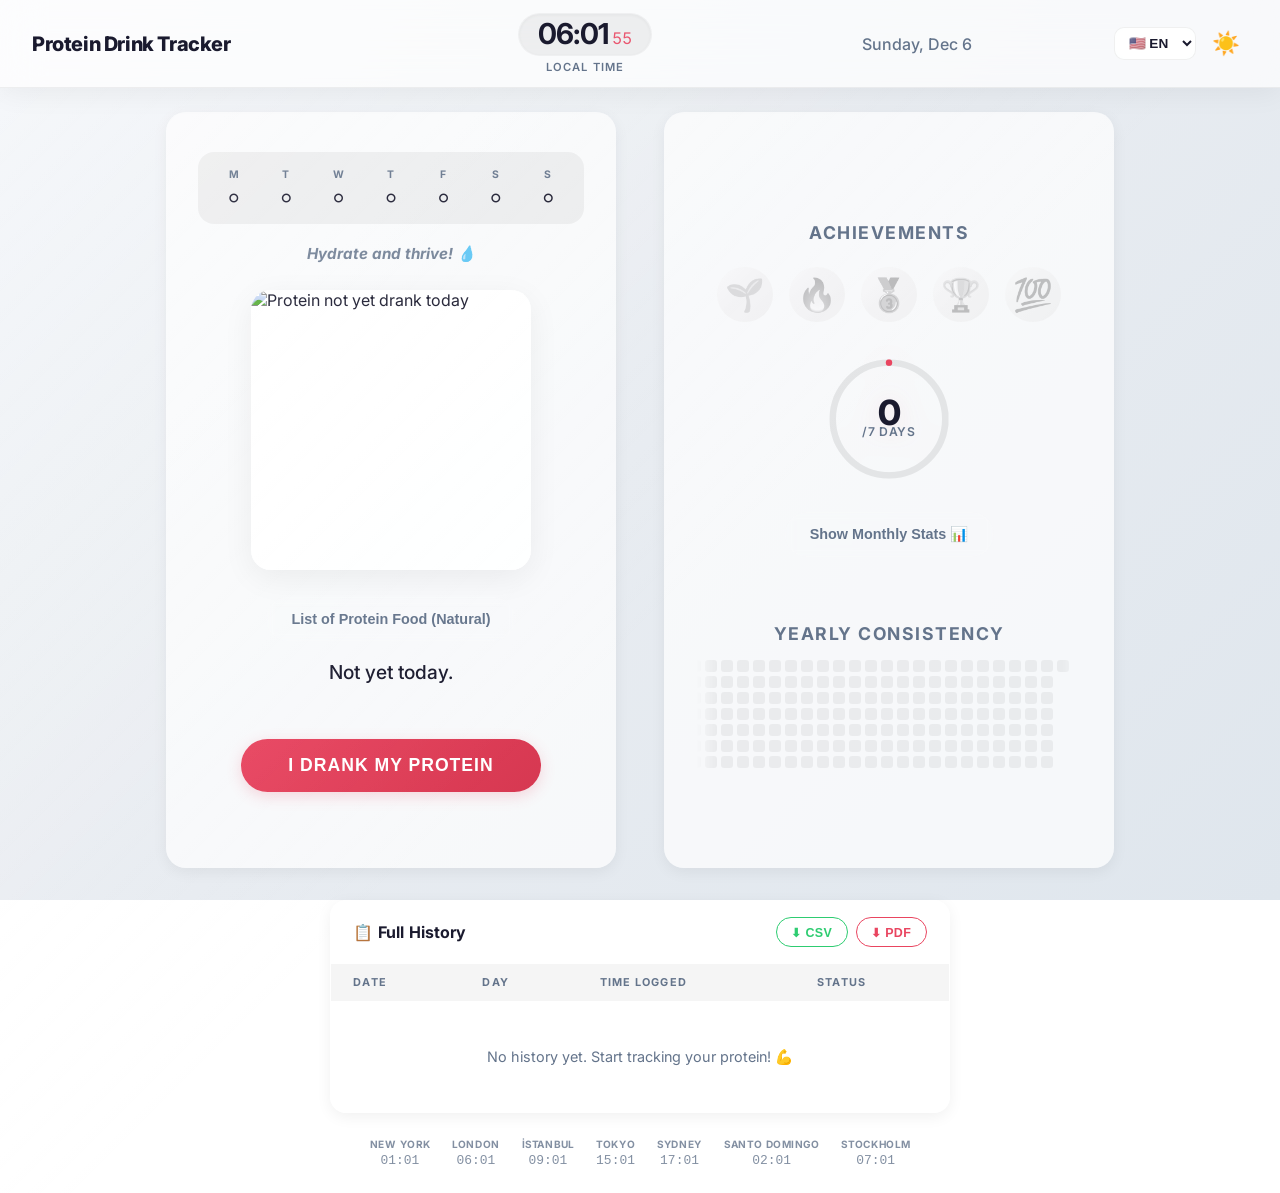
==== commit 8ec875b5: "SWE translation + History translation + Salmon Wire up full-history UI for localization (IDs for tit" ====
--- a/index.html
+++ b/index.html
@@ -46,6 +46,7 @@
         <option value="tr">🇹🇷 TR</option>
         <option value="ar">🇸🇦 AR</option>
         <option value="es">🇪🇸 ES</option>
+        <option value="sv">🇸🇪 SV</option>
       </select>
       <button id="theme-toggle" class="theme-toggle" aria-label="Toggle Dark/Light Mode" title="Toggle Theme">
         🌙
@@ -133,7 +134,7 @@
   <!-- ── HISTORY TABLE SECTION ── -->
   <div class="history-table-section">
     <div class="history-table-header">
-      <h2 class="history-table-title">📋 Full History</h2>
+      <h2 class="history-table-title" id="full-history-title">📋 Full History</h2>
       <div class="export-btns">
         <button class="export-btn export-csv" id="export-csv-btn" title="Download CSV">⬇ CSV</button>
         <button class="export-btn export-pdf" id="export-pdf-btn" title="Download PDF">⬇ PDF</button>
@@ -143,10 +144,10 @@
       <table class="history-table" id="history-table">
         <thead>
           <tr>
-            <th>Date</th>
-            <th>Day</th>
-            <th>Time Logged</th>
-            <th>Status</th>
+            <th id="history-th-date">Date</th>
+            <th id="history-th-day">Day</th>
+            <th id="history-th-time">Time Logged</th>
+            <th id="history-th-status">Status</th>
           </tr>
         </thead>
         <tbody id="history-table-body">
--- a/styles.css
+++ b/styles.css
@@ -700,6 +700,12 @@
   padding: 0 15px; 
 }
 
+.heatmap-grid::after {
+  content: "";
+  display: block;
+  width: 25px;
+}
+
 .heatmap-cell {
   width: 12px;
   height: 12px;
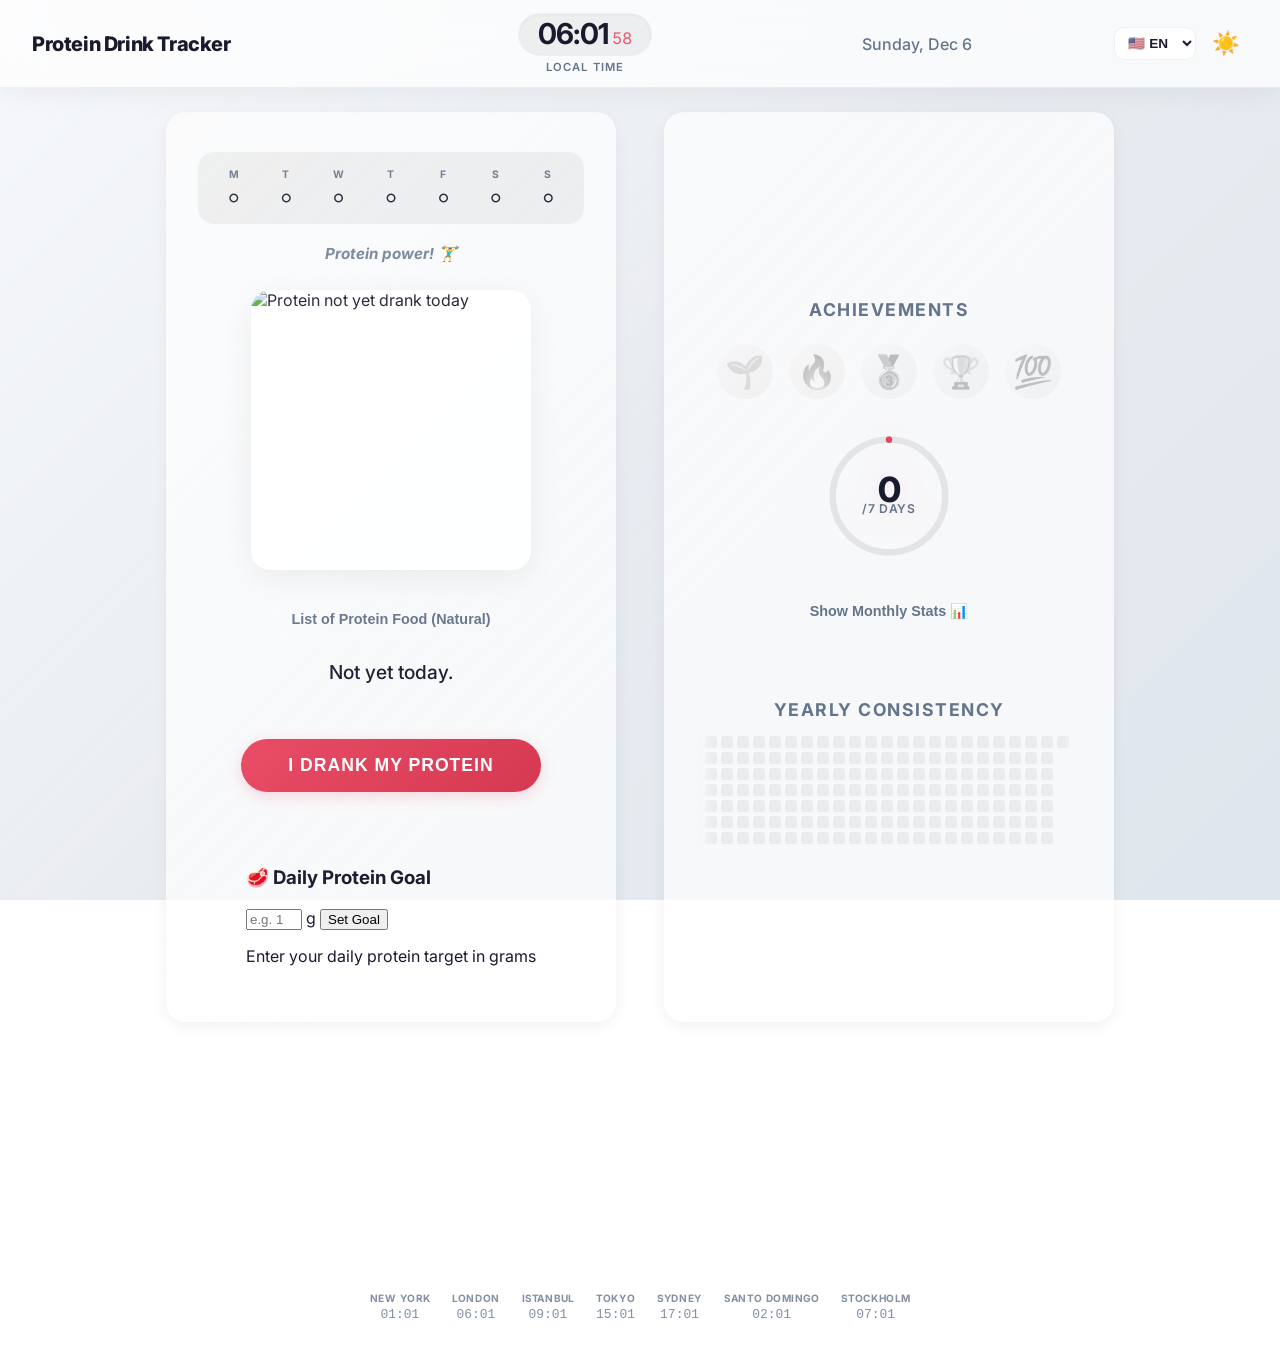
==== commit f444ad63: "Implement daily protein goal tracking feature Added daily protein goal tracking feature with UI upda" ====
--- a/index.html
+++ b/index.html
@@ -54,12 +54,12 @@
     </div>
   </header>
 
-<div class="main-content">
-
-    <canvas id="confetti-canvas" aria-hidden="true"></canvas> 
-    
-  <div class="content-wrapper">
-      
+  <div class="main-content">
+
+    <canvas id="confetti-canvas" aria-hidden="true"></canvas>
+
+    <div class="content-wrapper">
+
       <div class="tracker-core">
         <div id="history-log" class="history-log" aria-label="7-day history log"></div>
 
@@ -84,35 +84,109 @@
         </button>
 
         <p id="last-time" class="last-time" style="font-size: 0.9rem; color: var(--text-muted); min-height: 1.2em;"></p>
+
+        <!-- ── DAILY PROTEIN GOAL SECTION (new feature - Issue #13) ── -->
+        <div class="protein-goal-section" aria-label="Daily Protein Goal Tracker">
+          <div class="protein-goal-header">
+            <h3 class="protein-goal-title" id="protein-goal-title">🥩 Daily Protein Goal</h3>
+            <button
+              class="goal-edit-btn"
+              id="goal-edit-btn"
+              aria-label="Edit protein goal"
+              title="Edit goal">
+              ✏️
+            </button>
+          </div>
+
+          <!-- Goal Setup (shown when no goal is set or editing) -->
+          <div class="goal-setup" id="goal-setup" aria-hidden="false">
+            <div class="goal-input-row">
+              <input
+                type="number"
+                id="goal-input"
+                class="goal-input"
+                min="10"
+                max="500"
+                step="5"
+                placeholder="e.g. 150"
+                aria-label="Set daily protein goal in grams"
+              />
+              <span class="goal-unit">g</span>
+              <button class="goal-set-btn" id="goal-set-btn" aria-label="Save goal">Set Goal</button>
+            </div>
+            <p class="goal-hint">Enter your daily protein target in grams</p>
+          </div>
+
+          <!-- Progress Area (shown when goal is set) -->
+          <div class="goal-progress-area" id="goal-progress-area" aria-hidden="true">
+            <div class="goal-stats-row">
+              <span class="goal-current" id="goal-current" aria-live="polite">0g</span>
+              <span class="goal-divider">/</span>
+              <span class="goal-target" id="goal-target">0g</span>
+              <span class="goal-pct-badge" id="goal-pct-badge">0%</span>
+            </div>
+
+            <div class="goal-bar-track" role="progressbar" aria-valuenow="0" aria-valuemin="0" aria-valuemax="100" id="goal-bar-track">
+              <div class="goal-bar-fill" id="goal-bar-fill"></div>
+              <div class="goal-bar-glow" id="goal-bar-glow"></div>
+            </div>
+
+            <div class="goal-log-row">
+              <!-- Quick-add preset buttons -->
+              <button class="quick-add-btn" data-amount="25" aria-label="Add 25g protein">+25g</button>
+              <button class="quick-add-btn" data-amount="30" aria-label="Add 30g protein">+30g</button>
+              <button class="quick-add-btn" data-amount="50" aria-label="Add 50g protein">+50g</button>
+              <!-- Custom amount -->
+              <div class="custom-add-wrap">
+                <input
+                  type="number"
+                  id="custom-add-input"
+                  class="custom-add-input"
+                  min="1"
+                  max="300"
+                  placeholder="g"
+                  aria-label="Custom amount in grams"
+                />
+                <button class="custom-add-btn" id="custom-add-btn" aria-label="Add custom amount">+Add</button>
+              </div>
+            </div>
+
+            <div class="goal-reached-msg hidden" id="goal-reached-msg" aria-live="polite">
+              🎉 Goal reached! Great job!
+            </div>
+          </div>
+        </div>
+        <!-- ── END DAILY PROTEIN GOAL SECTION ── -->
+
       </div>
 
       <div class="dashboard-container">
-        
+
         <div class="badges-section" aria-label="Achievements">
           <h3 class="section-title" id="achievements-title">Achievements</h3>
           <div id="badges-container" class="badges-container"></div>
         </div>
 
         <div class="hero-section">
-        <div class="progress-ring-wrapper">
-          <svg class="progress-ring" viewBox="0 0 120 120" aria-label="Weekly progress">
-            <circle class="progress-ring__bg" cx="60" cy="60" r="52" />
-            <circle class="progress-ring__fill" cx="60" cy="60" r="52" id="progress-ring-fill" />
-            <text x="60" y="54" class="progress-ring__count" id="progress-ring-count" text-anchor="middle" dominant-baseline="central">0</text>
-            <text x="60" y="72" class="progress-ring__label" id="progress-ring-label" text-anchor="middle" dominant-baseline="central">/7 days</text>
-          </svg>
-        </div>  
-      </div>
-
-    <div id="streak-badge" class="streak-badge hidden" aria-live="polite">
-      <span class="streak-badge__icon" id="streak-badge-icon"></span>
-      <span class="streak-badge__text" id="streak-badge-text"></span>
-    </div>
+          <div class="progress-ring-wrapper">
+            <svg class="progress-ring" viewBox="0 0 120 120" aria-label="Weekly progress">
+              <circle class="progress-ring__bg" cx="60" cy="60" r="52" />
+              <circle class="progress-ring__fill" cx="60" cy="60" r="52" id="progress-ring-fill" />
+              <text x="60" y="54" class="progress-ring__count" id="progress-ring-count" text-anchor="middle" dominant-baseline="central">0</text>
+              <text x="60" y="72" class="progress-ring__label" id="progress-ring-label" text-anchor="middle" dominant-baseline="central">/7 days</text>
+            </svg>
+          </div>
+        </div>
+
+        <div id="streak-badge" class="streak-badge hidden" aria-live="polite">
+          <span class="streak-badge__icon" id="streak-badge-icon"></span>
+          <span class="streak-badge__text" id="streak-badge-text"></span>
+        </div>
 
         <button id="toggle-stats-btn" class="secondary-btn" aria-expanded="false">
           Show Monthly Stats 📊
         </button>
-        
+
         <div id="monthly-stats-section" class="collapsible-section hidden" aria-hidden="true">
           <p id="monthly-stats-text" class="stats-text">Loading stats...</p>
           <div class="progress-bar-container">
@@ -128,39 +202,192 @@
         </div>
 
       </div>
-  </div> 
-  <div id="world-clocks" class="world-clocks footer-clocks" aria-label="World Times"></div>
-
-  <!-- ── HISTORY TABLE SECTION ── -->
-  <div class="history-table-section">
-    <div class="history-table-header">
-      <h2 class="history-table-title" id="full-history-title">📋 Full History</h2>
-      <div class="export-btns">
-        <button class="export-btn export-csv" id="export-csv-btn" title="Download CSV">⬇ CSV</button>
-        <button class="export-btn export-pdf" id="export-pdf-btn" title="Download PDF">⬇ PDF</button>
-      </div>
-    </div>
-    <div class="history-table-wrap">
-      <table class="history-table" id="history-table">
-        <thead>
-          <tr>
-            <th id="history-th-date">Date</th>
-            <th id="history-th-day">Day</th>
-            <th id="history-th-time">Time Logged</th>
-            <th id="history-th-status">Status</th>
-          </tr>
-        </thead>
-        <tbody id="history-table-body">
-          <!-- Populated by JS -->
-        </tbody>
-      </table>
-      <p class="history-table-empty" id="history-table-empty">No history yet. Start tracking your protein! 💪</p>
+    </div>
+
+    <div id="world-clocks" class="world-clocks footer-clocks" aria-label="World Times"></div>
+
+    <!-- ── HISTORY TABLE SECTION ── -->
+    <div class="history-table-section">
+      <div class="history-table-header">
+        <h2 class="history-table-title" id="full-history-title">📋 Full History</h2>
+        <div class="export-btns">
+          <button class="export-btn export-csv" id="export-csv-btn" title="Download CSV">⬇ CSV</button>
+          <button class="export-btn export-pdf" id="export-pdf-btn" title="Download PDF">⬇ PDF</button>
+        </div>
+      </div>
+      <div class="history-table-wrap">
+        <table class="history-table" id="history-table">
+          <thead>
+            <tr>
+              <th id="history-th-date">Date</th>
+              <th id="history-th-day">Day</th>
+              <th id="history-th-time">Time Logged</th>
+              <th id="history-th-status">Status</th>
+            </tr>
+          </thead>
+          <tbody id="history-table-body">
+            <!-- Populated by JS -->
+          </tbody>
+        </table>
+        <p class="history-table-empty" id="history-table-empty">No history yet. Start tracking your protein! 💪</p>
+      </div>
     </div>
   </div>
-</div>
-
- <script src="https://cdnjs.cloudflare.com/ajax/libs/jspdf/2.5.1/jspdf.umd.min.js"></script>
- <script src="app.js"></script>
+
+  <script src="https://cdnjs.cloudflare.com/ajax/libs/jspdf/2.5.1/jspdf.umd.min.js"></script>
+  <script src="app.js"></script>
+
+  <!-- ── DAILY PROTEIN GOAL SCRIPT ── -->
+  <script>
+    (function () {
+      const GOAL_KEY = 'proteinDailyGoal';
+      const INTAKE_KEY = 'proteinDailyIntake';
+      const INTAKE_DATE_KEY = 'proteinIntakeDate';
+
+      const goalSetup = document.getElementById('goal-setup');
+      const goalProgressArea = document.getElementById('goal-progress-area');
+      const goalInput = document.getElementById('goal-input');
+      const goalSetBtn = document.getElementById('goal-set-btn');
+      const goalEditBtn = document.getElementById('goal-edit-btn');
+      const goalCurrent = document.getElementById('goal-current');
+      const goalTarget = document.getElementById('goal-target');
+      const goalPctBadge = document.getElementById('goal-pct-badge');
+      const goalBarFill = document.getElementById('goal-bar-fill');
+      const goalBarGlow = document.getElementById('goal-bar-glow');
+      const goalBarTrack = document.getElementById('goal-bar-track');
+      const goalReachedMsg = document.getElementById('goal-reached-msg');
+      const customAddInput = document.getElementById('custom-add-input');
+      const customAddBtn = document.getElementById('custom-add-btn');
+
+      function getTodayKey() {
+        return new Date().toISOString().slice(0, 10);
+      }
+
+      function getIntake() {
+        const savedDate = localStorage.getItem(INTAKE_DATE_KEY);
+        const today = getTodayKey();
+        if (savedDate !== today) {
+          // New day — reset intake
+          localStorage.setItem(INTAKE_DATE_KEY, today);
+          localStorage.setItem(INTAKE_KEY, '0');
+          return 0;
+        }
+        return parseInt(localStorage.getItem(INTAKE_KEY) || '0', 10);
+      }
+
+      function setIntake(val) {
+        localStorage.setItem(INTAKE_KEY, String(val));
+        localStorage.setItem(INTAKE_DATE_KEY, getTodayKey());
+      }
+
+      function getGoal() {
+        return parseInt(localStorage.getItem(GOAL_KEY) || '0', 10);
+      }
+
+      function updateUI() {
+        const goal = getGoal();
+        const intake = getIntake();
+
+        if (!goal) {
+          goalSetup.removeAttribute('aria-hidden');
+          goalProgressArea.setAttribute('aria-hidden', 'true');
+          goalProgressArea.style.display = 'none';
+          goalSetup.style.display = '';
+          goalEditBtn.style.display = 'none';
+          return;
+        }
+
+        goalSetup.setAttribute('aria-hidden', 'true');
+        goalSetup.style.display = 'none';
+        goalProgressArea.removeAttribute('aria-hidden');
+        goalProgressArea.style.display = '';
+        goalEditBtn.style.display = '';
+
+        const pct = Math.min(100, Math.round((intake / goal) * 100));
+        const reached = intake >= goal;
+
+        goalCurrent.textContent = intake + 'g';
+        goalTarget.textContent = goal + 'g';
+        goalPctBadge.textContent = pct + '%';
+
+        // Animate bar
+        goalBarFill.style.width = pct + '%';
+        goalBarGlow.style.width = pct + '%';
+        goalBarTrack.setAttribute('aria-valuenow', pct);
+
+        // Colour: green when reached, accent when not
+        if (reached) {
+          goalBarFill.classList.add('goal-complete');
+          goalPctBadge.classList.add('goal-pct-complete');
+          goalReachedMsg.classList.remove('hidden');
+        } else {
+          goalBarFill.classList.remove('goal-complete');
+          goalPctBadge.classList.remove('goal-pct-complete');
+          goalReachedMsg.classList.add('hidden');
+        }
+      }
+
+      function addIntake(amount) {
+        const val = Math.max(0, getIntake() + amount);
+        setIntake(val);
+        updateUI();
+      }
+
+      // Set / save goal
+      goalSetBtn.addEventListener('click', function () {
+        const val = parseInt(goalInput.value, 10);
+        if (!val || val < 10 || val > 500) {
+          goalInput.style.borderColor = 'var(--accent-color)';
+          goalInput.focus();
+          setTimeout(() => goalInput.style.borderColor = '', 1200);
+          return;
+        }
+        localStorage.setItem(GOAL_KEY, String(val));
+        goalInput.value = '';
+        updateUI();
+      });
+
+      goalInput.addEventListener('keydown', function (e) {
+        if (e.key === 'Enter') goalSetBtn.click();
+      });
+
+      // Edit (reset goal to show setup again)
+      goalEditBtn.addEventListener('click', function () {
+        goalSetup.style.display = '';
+        goalSetup.removeAttribute('aria-hidden');
+        goalProgressArea.style.display = 'none';
+        goalEditBtn.style.display = 'none';
+        goalInput.value = getGoal() || '';
+        goalInput.focus();
+      });
+
+      // Quick-add preset buttons
+      document.querySelectorAll('.quick-add-btn').forEach(function (btn) {
+        btn.addEventListener('click', function () {
+          const amount = parseInt(btn.dataset.amount, 10);
+          addIntake(amount);
+          // Brief pop animation
+          btn.classList.add('quick-add-pop');
+          setTimeout(() => btn.classList.remove('quick-add-pop'), 300);
+        });
+      });
+
+      // Custom add
+      customAddBtn.addEventListener('click', function () {
+        const val = parseInt(customAddInput.value, 10);
+        if (!val || val < 1) return;
+        addIntake(val);
+        customAddInput.value = '';
+      });
+
+      customAddInput.addEventListener('keydown', function (e) {
+        if (e.key === 'Enter') customAddBtn.click();
+      });
+
+      // Init
+      updateUI();
+    })();
+  </script>
+
 </body>
-
-</html>+</html>
